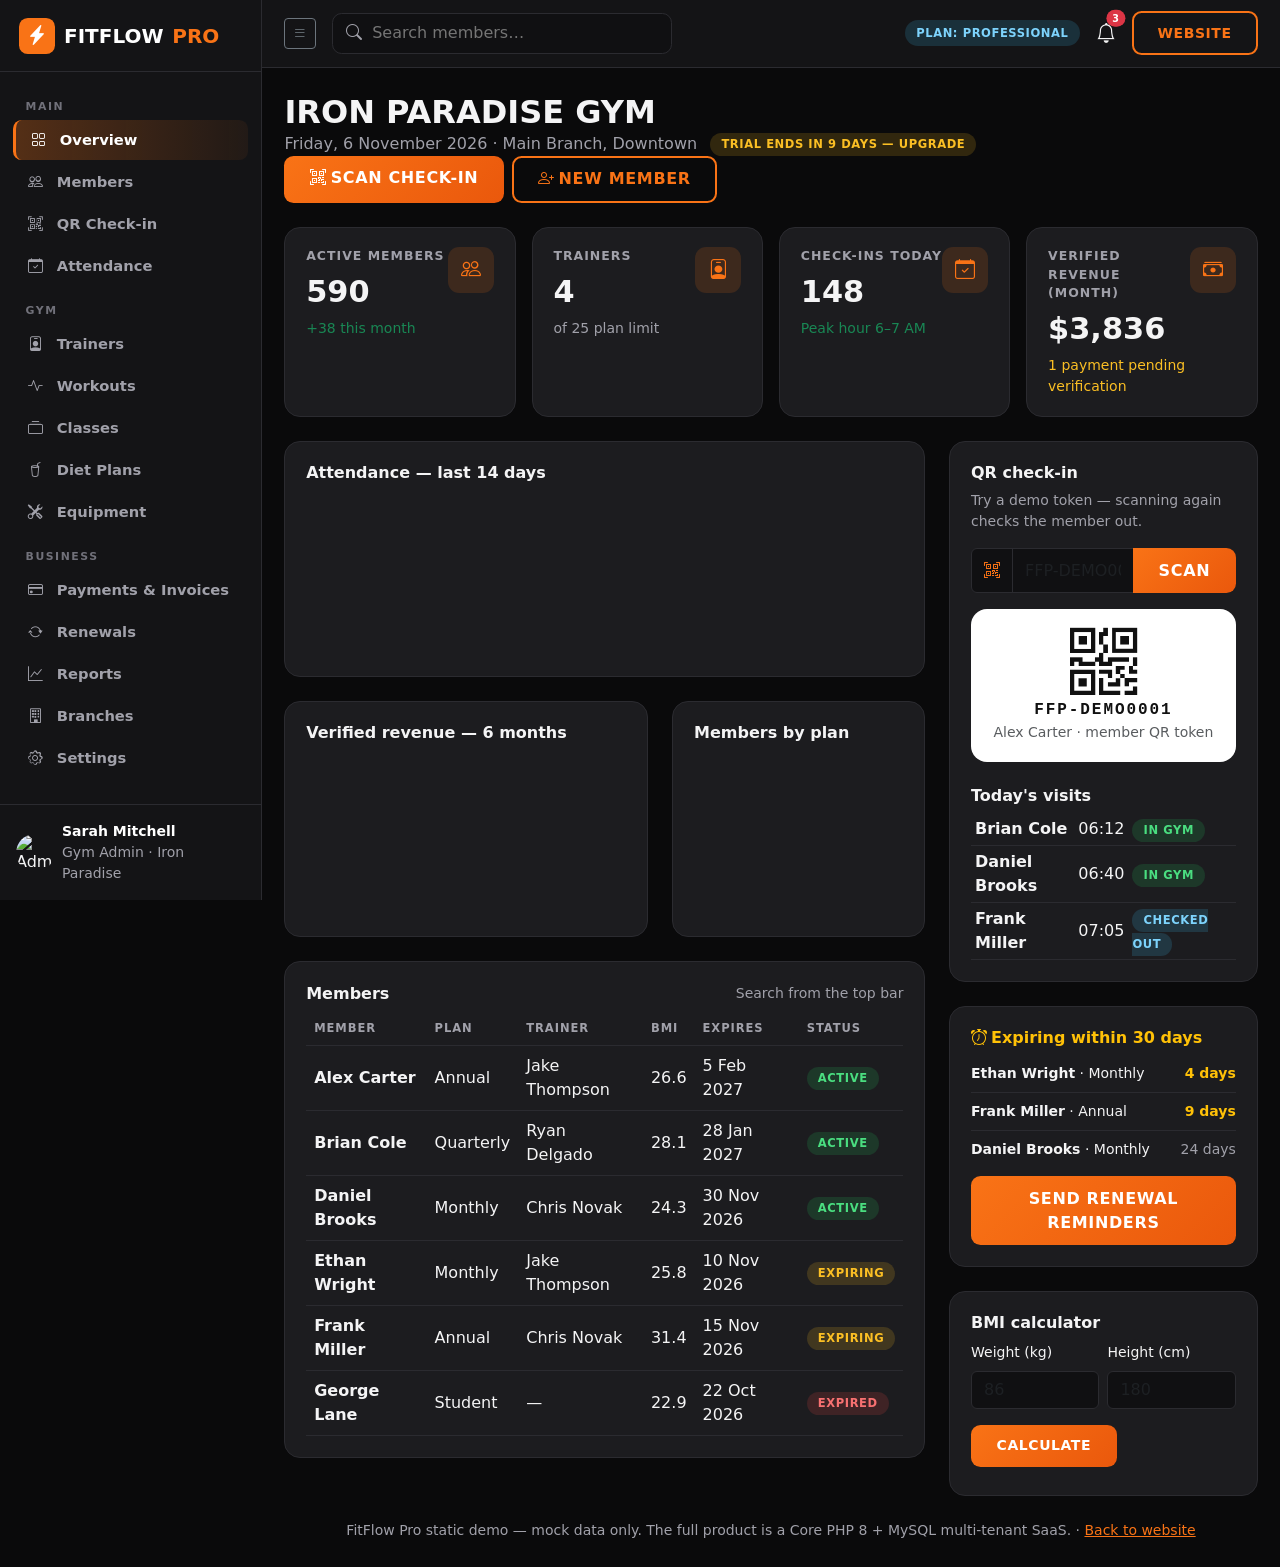
==== vercel-demo/dashboard.html @ 9df45718 "FitFlow Pro — Men's Gym Management SaaS: complete Core PHP 8 + MySQL multi-tenant platform (Super Ad" ====
<!DOCTYPE html>
<html lang="en">
<head>
<meta charset="UTF-8">
<meta name="viewport" content="width=device-width, initial-scale=1">
<title>Gym Dashboard — FitFlow Pro (Static Demo)</title>
<link href="https://cdn.jsdelivr.net/npm/bootstrap@5.3.3/dist/css/bootstrap.min.css" rel="stylesheet">
<link href="https://cdn.jsdelivr.net/npm/bootstrap-icons@1.11.3/font/bootstrap-icons.min.css" rel="stylesheet">
<link href="assets/css/demo.css" rel="stylesheet">
</head>
<body>
<div class="dash">
  <div class="sidebar-backdrop" id="sidebarBackdrop"></div>

  <aside class="sidebar" id="appSidebar">
    <div class="brand d-flex align-items-center justify-content-between">
      <a class="brand-mark" href="index.html"><span class="bm-icon"><i class="bi bi-lightning-charge-fill"></i></span>FitFlow<span class="text-orange">Pro</span></a>
    </div>
    <nav>
      <div class="nav-head">Main</div>
      <a href="#" class="active"><i class="bi bi-grid"></i>Overview</a>
      <a href="#members"><i class="bi bi-people"></i>Members</a>
      <a href="#checkin"><i class="bi bi-qr-code-scan"></i>QR Check-in</a>
      <a href="#"><i class="bi bi-calendar-check"></i>Attendance</a>
      <div class="nav-head">Gym</div>
      <a href="#"><i class="bi bi-person-badge"></i>Trainers</a>
      <a href="#"><i class="bi bi-activity"></i>Workouts</a>
      <a href="#"><i class="bi bi-collection"></i>Classes</a>
      <a href="#"><i class="bi bi-cup-straw"></i>Diet Plans</a>
      <a href="#"><i class="bi bi-tools"></i>Equipment</a>
      <div class="nav-head">Business</div>
      <a href="#"><i class="bi bi-credit-card"></i>Payments &amp; Invoices</a>
      <a href="#"><i class="bi bi-arrow-repeat"></i>Renewals</a>
      <a href="#"><i class="bi bi-graph-up"></i>Reports</a>
      <a href="#"><i class="bi bi-building"></i>Branches</a>
      <a href="#"><i class="bi bi-gear"></i>Settings</a>
    </nav>
    <div class="p-3 mt-auto border-top" style="border-color:var(--ff-border)!important">
      <div class="d-flex align-items-center gap-2">
        <img src="https://randomuser.me/api/portraits/men/22.jpg" alt="Admin" class="rounded-circle" width="38" height="38">
        <div class="small"><div class="fw-bold text-white">Sarah Mitchell</div><div style="color:var(--ff-muted)">Gym Admin · Iron Paradise</div></div>
      </div>
    </div>
  </aside>

  <div class="main">
    <div class="topbar">
      <button class="btn btn-sm btn-outline-secondary" id="sidebarToggle" aria-label="Toggle sidebar"><i class="bi bi-list"></i></button>
      <div class="search-box d-none d-md-flex"><i class="bi bi-search"></i><input type="text" id="memberSearch" placeholder="Search members…"></div>
      <div class="ms-auto d-flex align-items-center gap-3">
        <span class="status-pill st-info d-none d-lg-inline">Plan: Professional</span>
        <span class="position-relative fs-5"><i class="bi bi-bell"></i><span class="position-absolute top-0 start-100 translate-middle badge rounded-pill bg-danger" style="font-size:.6rem">3</span></span>
        <a href="index.html" class="btn btn-ff-outline btn-sm">Website</a>
      </div>
    </div>

    <div class="content">
      <div class="d-flex flex-wrap justify-content-between align-items-center mb-4">
        <div>
          <h2 class="mb-0" style="font-weight:900">IRON PARADISE GYM</h2>
          <div style="color:var(--ff-muted)">Friday, 6 November 2026 · Main Branch, Downtown <span class="status-pill st-trial ms-2">Trial ends in 9 days — upgrade</span></div>
        </div>
        <div class="d-flex gap-2 mt-2 mt-md-0">
          <a href="#checkin" class="btn btn-ff"><i class="bi bi-qr-code-scan me-1"></i>Scan check-in</a>
          <a href="#members" class="btn btn-ff-outline"><i class="bi bi-person-plus me-1"></i>New member</a>
        </div>
      </div>

      <!-- KPIs -->
      <div class="row g-3 mb-4">
        <div class="col-6 col-xl-3"><div class="kpi"><span class="k-icon"><i class="bi bi-people"></i></span><div class="k-label">Active members</div><div class="k-value">590</div><div class="small text-success">+38 this month</div></div></div>
        <div class="col-6 col-xl-3"><div class="kpi"><span class="k-icon"><i class="bi bi-person-badge"></i></span><div class="k-label">Trainers</div><div class="k-value">4</div><div class="small" style="color:var(--ff-muted)">of 25 plan limit</div></div></div>
        <div class="col-6 col-xl-3"><div class="kpi"><span class="k-icon"><i class="bi bi-calendar-check"></i></span><div class="k-label">Check-ins today</div><div class="k-value">148</div><div class="small text-success">Peak hour 6–7 AM</div></div></div>
        <div class="col-6 col-xl-3"><div class="kpi"><span class="k-icon"><i class="bi bi-cash-stack"></i></span><div class="k-label">Verified revenue (month)</div><div class="k-value">$3,836</div><div class="small" style="color:var(--ff-amber)">1 payment pending verification</div></div></div>
      </div>

      <div class="row g-4">
        <!-- Charts -->
        <div class="col-xl-8">
          <div class="panel mb-4"><h6 class="fw-bold mb-3">Attendance — last 14 days</h6><canvas id="attChart" class="chart"></canvas></div>
          <div class="row g-4">
            <div class="col-md-7"><div class="panel"><h6 class="fw-bold mb-3">Verified revenue — 6 months</h6><canvas id="revChart" class="chart"></canvas></div></div>
            <div class="col-md-5"><div class="panel"><h6 class="fw-bold mb-3">Members by plan</h6><canvas id="planChart" class="chart"></canvas></div></div>
          </div>

          <!-- Members -->
          <div class="panel mt-4" id="members">
            <div class="d-flex justify-content-between align-items-center mb-2"><h6 class="fw-bold mb-0">Members</h6><span class="small" style="color:var(--ff-muted)">Search from the top bar</span></div>
            <div class="table-responsive"><table class="table table-hover align-middle mb-0" id="membersTable">
              <thead><tr><th>Member</th><th>Plan</th><th>Trainer</th><th>BMI</th><th>Expires</th><th>Status</th></tr></thead>
              <tbody>
                <tr><td class="fw-bold">Alex Carter</td><td>Annual</td><td>Jake Thompson</td><td>26.6</td><td>5 Feb 2027</td><td><span class="status-pill st-active">Active</span></td></tr>
                <tr><td class="fw-bold">Brian Cole</td><td>Quarterly</td><td>Ryan Delgado</td><td>28.1</td><td>28 Jan 2027</td><td><span class="status-pill st-active">Active</span></td></tr>
                <tr><td class="fw-bold">Daniel Brooks</td><td>Monthly</td><td>Chris Novak</td><td>24.3</td><td>30 Nov 2026</td><td><span class="status-pill st-active">Active</span></td></tr>
                <tr><td class="fw-bold">Ethan Wright</td><td>Monthly</td><td>Jake Thompson</td><td>25.8</td><td>10 Nov 2026</td><td><span class="status-pill st-pending">Expiring</span></td></tr>
                <tr><td class="fw-bold">Frank Miller</td><td>Annual</td><td>Chris Novak</td><td>31.4</td><td>15 Nov 2026</td><td><span class="status-pill st-pending">Expiring</span></td></tr>
                <tr><td class="fw-bold">George Lane</td><td>Student</td><td>—</td><td>22.9</td><td>22 Oct 2026</td><td><span class="status-pill st-expired">Expired</span></td></tr>
              </tbody>
            </table></div>
          </div>
        </div>

        <div class="col-xl-4">
          <!-- QR check-in -->
          <div class="panel mb-4" id="checkin">
            <h6 class="fw-bold">QR check-in</h6>
            <p class="small" style="color:var(--ff-muted)">Try a demo token — scanning again checks the member out.</p>
            <form id="qrForm">
              <div class="input-group">
                <span class="input-group-text" style="background:#101012;border-color:var(--ff-border);color:var(--ff-orange)"><i class="bi bi-qr-code-scan"></i></span>
                <input class="form-control" id="qrToken" placeholder="FFP-DEMO0001" autocomplete="off">
                <button class="btn btn-ff" type="submit">Scan</button>
              </div>
            </form>
            <div id="qrResult" class="alert mt-3 mb-0" style="display:none"></div>
            <div class="qr-box mt-3">
              <div style="font-size:4.2rem;line-height:1;color:#111"><i class="bi bi-qr-code"></i></div>
              <div class="qr-token">FFP-DEMO0001</div>
              <div class="small text-muted">Alex Carter · member QR token</div>
            </div>
            <h6 class="fw-bold mt-4">Today's visits</h6>
            <div class="table-responsive"><table class="table table-sm align-middle mb-0"><tbody id="visitLog">
              <tr><td class="fw-bold">Brian Cole</td><td>06:12</td><td><span class="status-pill st-active">In gym</span></td></tr>
              <tr><td class="fw-bold">Daniel Brooks</td><td>06:40</td><td><span class="status-pill st-active">In gym</span></td></tr>
              <tr><td class="fw-bold">Frank Miller</td><td>07:05</td><td><span class="status-pill st-info">Checked out</span></td></tr>
            </tbody></table></div>
          </div>

          <!-- Expiring -->
          <div class="panel mb-4">
            <h6 class="fw-bold text-warning"><i class="bi bi-alarm me-1"></i>Expiring within 30 days</h6>
            <ul class="list-unstyled mb-0 small">
              <li class="d-flex justify-content-between py-2 border-bottom" style="border-color:var(--ff-border)!important"><span><strong>Ethan Wright</strong> · Monthly</span><span class="text-warning fw-bold">4 days</span></li>
              <li class="d-flex justify-content-between py-2 border-bottom" style="border-color:var(--ff-border)!important"><span><strong>Frank Miller</strong> · Annual</span><span class="text-warning fw-bold">9 days</span></li>
              <li class="d-flex justify-content-between py-2"><span><strong>Daniel Brooks</strong> · Monthly</span><span style="color:var(--ff-muted)">24 days</span></li>
            </ul>
            <a href="#" class="btn btn-ff w-100 mt-2">Send renewal reminders</a>
          </div>

          <!-- BMI mini -->
          <div class="panel">
            <h6 class="fw-bold">BMI calculator</h6>
            <div class="row g-2">
              <div class="col-6"><label class="form-label small">Weight (kg)</label><input type="number" id="dBmiWeight" class="form-control" placeholder="86"></div>
              <div class="col-6"><label class="form-label small">Height (cm)</label><input type="number" id="dBmiHeight" class="form-control" placeholder="180"></div>
            </div>
            <button type="button" class="btn btn-ff btn-sm mt-3" onclick="ffCalculateBMI('dBmiWeight','dBmiHeight','dBmiResult')">Calculate</button>
            <div id="dBmiResult" class="mt-2 small"></div>
          </div>
        </div>
      </div>

      <div class="text-center small mt-4" style="color:var(--ff-muted)">FitFlow Pro static demo — mock data only. The full product is a Core PHP 8 + MySQL multi-tenant SaaS. · <a href="index.html">Back to website</a></div>
    </div>
  </div>
</div>

<script src="https://cdn.jsdelivr.net/npm/bootstrap@5.3.3/dist/js/bootstrap.bundle.min.js"></script>
<script src="https://cdn.jsdelivr.net/npm/chart.js@4.4.3/dist/chart.umd.min.js"></script>
<script src="assets/js/demo.js"></script>
</body>
</html>
---- vercel-demo/assets/css/demo.css ----
/* FitFlow Pro — Vercel static demo stylesheet
   Brand: black #0a0a0b · charcoal #141416/#1c1c1f · orange #f97316 · white */
:root{
  --ff-black:#0a0a0b; --ff-charcoal:#141416; --ff-panel:#1c1c1f; --ff-panel2:#232327;
  --ff-orange:#f97316; --ff-orange-dark:#ea580c; --ff-amber:#fbbf24;
  --ff-text:#f4f4f5; --ff-muted:#a1a1aa; --ff-border:#2b2b30;
}
html{scroll-behavior:smooth}
body{background:var(--ff-black); color:var(--ff-text); font-family:'Inter',system-ui,-apple-system,'Segoe UI',Roboto,sans-serif; overflow-x:hidden}
a{color:var(--ff-orange)} a:hover{color:var(--ff-orange-dark)}
.text-orange{color:var(--ff-orange)!important}
.btn-ff{background:linear-gradient(135deg,var(--ff-orange),var(--ff-orange-dark)); color:#fff; border:0; font-weight:700; padding:.65rem 1.6rem; border-radius:.6rem; text-transform:uppercase; letter-spacing:.04em}
.btn-ff:hover{background:linear-gradient(135deg,var(--ff-orange-dark),#c2410c); color:#fff; transform:translateY(-1px)}
.btn-ff-outline{border:2px solid var(--ff-orange); color:var(--ff-orange); font-weight:700; padding:.6rem 1.5rem; border-radius:.6rem; text-transform:uppercase; letter-spacing:.04em; background:transparent}
.btn-ff-outline:hover{background:var(--ff-orange); color:#fff}
.section-pad{padding:5.5rem 0}
.section-tag{display:inline-block; background:rgba(249,115,22,.14); color:var(--ff-orange); font-weight:700; letter-spacing:.14em; text-transform:uppercase; font-size:.72rem; padding:.35rem .9rem; border-radius:2rem; margin-bottom:1rem}
.display-title{font-weight:900; text-transform:uppercase; line-height:1.02}
.display-title .accent{color:var(--ff-orange)}
.ff-nav{background:rgba(10,10,11,.94); backdrop-filter:blur(10px); border-bottom:1px solid var(--ff-border)}
.ff-nav .nav-link{color:var(--ff-text)!important; font-weight:600; font-size:.92rem; margin:0 .3rem}
.ff-nav .nav-link:hover{color:var(--ff-orange)!important}
.brand-mark{display:inline-flex; align-items:center; gap:.55rem; font-weight:900; font-size:1.25rem; color:#fff!important; text-decoration:none; text-transform:uppercase}
.brand-mark .bm-icon{background:var(--ff-orange); color:#fff; width:36px; height:36px; border-radius:.55rem; display:inline-flex; align-items:center; justify-content:center}
.hero{background:linear-gradient(100deg,rgba(10,10,11,.95) 25%,rgba(10,10,11,.6) 55%,rgba(10,10,11,.3)),url('https://images.unsplash.com/photo-1571902943202-507ec2618e8f?w=1800&q=80&auto=format&fit=crop') center/cover no-repeat; padding:9rem 0 6.5rem; margin-top:56px}
.hero h1{font-size:clamp(2.6rem,6vw,4.6rem)}
.stat-strip{background:var(--ff-charcoal); border-top:3px solid var(--ff-orange)}
.stat-strip .num{font-size:2rem; font-weight:900}
.stat-strip .lbl{color:var(--ff-muted); text-transform:uppercase; font-size:.75rem; letter-spacing:.1em}
.ff-card{background:var(--ff-panel); border:1px solid var(--ff-border); border-radius:1rem; overflow:hidden; transition:.25s; height:100%}
.ff-card:hover{transform:translateY(-5px); border-color:var(--ff-orange); box-shadow:0 18px 40px rgba(0,0,0,.45)}
.ff-card img.card-photo{height:210px; width:100%; object-fit:cover}
.icon-wrap{width:56px;height:56px;border-radius:.8rem;background:rgba(249,115,22,.15);color:var(--ff-orange);display:flex;align-items:center;justify-content:center;font-size:1.5rem}
.price-card{background:var(--ff-panel); border:1px solid var(--ff-border); border-radius:1.1rem; padding:2rem; height:100%}
.price-card.featured{border:2px solid var(--ff-orange); background:linear-gradient(180deg,#231a12,var(--ff-panel))}
.price-card .amount{font-size:2.5rem; font-weight:900}
.badge-ff{background:var(--ff-orange); color:#fff; font-weight:700}
.trainer-card img{height:290px; width:100%; object-fit:cover}
.gallery-img{border-radius:1rem; height:250px; width:100%; object-fit:cover}
.testi{background:var(--ff-panel); border-left:4px solid var(--ff-orange); border-radius:.8rem; padding:1.6rem; height:100%}
.avatar-initials{width:48px;height:48px;border-radius:50%;background:var(--ff-orange);color:#fff;font-weight:800;display:inline-flex;align-items:center;justify-content:center;flex:none}
.panel{background:var(--ff-panel); border:1px solid var(--ff-border); border-radius:1rem; padding:1.3rem}
.accordion-item{background:var(--ff-panel); border-color:var(--ff-border)!important}
.accordion-button{background:var(--ff-panel); color:#fff; font-weight:700}
.accordion-button:not(.collapsed){background:#26221e; color:var(--ff-orange)}
.accordion-body{color:var(--ff-muted)}
.form-control,.form-select{background:#101012; border-color:var(--ff-border); color:#fff}
.form-control:focus,.form-select:focus{background:#101012; color:#fff; border-color:var(--ff-orange); box-shadow:0 0 0 .2rem rgba(249,115,22,.2)}
.progress{background:#101012; height:.55rem} .progress-bar{background:linear-gradient(90deg,var(--ff-orange),var(--ff-amber))}
footer.ff-footer{background:#060607; border-top:1px solid var(--ff-border); color:var(--ff-muted)}
footer.ff-footer a{color:var(--ff-muted); text-decoration:none} footer.ff-footer a:hover{color:var(--ff-orange)}

/* Dashboard */
.dash{display:flex; min-height:100vh}
.sidebar{width:262px; background:var(--ff-charcoal); border-right:1px solid var(--ff-border); position:fixed; inset:0 auto 0 0; z-index:1040; display:flex; flex-direction:column; transition:margin .25s}
.sidebar .brand{padding:1.1rem 1.2rem; border-bottom:1px solid var(--ff-border)}
.sidebar nav{overflow-y:auto; padding:.8rem}
.sidebar nav a{display:flex; align-items:center; gap:.7rem; color:var(--ff-muted); text-decoration:none; padding:.55rem .8rem; border-radius:.55rem; font-weight:600; font-size:.92rem; margin-bottom:.15rem}
.sidebar nav a i{width:20px; text-align:center}
.sidebar nav a:hover{color:#fff; background:var(--ff-panel2)}
.sidebar nav a.active{color:#fff; background:linear-gradient(90deg,rgba(249,115,22,.28),rgba(249,115,22,.06)); border-left:3px solid var(--ff-orange)}
.sidebar .nav-head{color:#71717a; font-size:.68rem; font-weight:800; letter-spacing:.14em; text-transform:uppercase; padding:.9rem .8rem .3rem}
.main{flex:1; margin-left:262px; min-width:0; display:flex; flex-direction:column}
.topbar{background:var(--ff-charcoal); border-bottom:1px solid var(--ff-border); padding:.7rem 1.4rem; display:flex; align-items:center; gap:1rem; position:sticky; top:0; z-index:1030}
.topbar .search-box{background:#101012; border:1px solid var(--ff-border); border-radius:.6rem; padding:.42rem .8rem; color:var(--ff-muted); flex:0 1 340px; display:flex; gap:.5rem; align-items:center}
.topbar .search-box input{background:transparent; border:0; outline:0; color:#fff; width:100%}
.content{padding:1.6rem 1.4rem; flex:1}
.kpi{background:var(--ff-panel); border:1px solid var(--ff-border); border-radius:1rem; padding:1.2rem 1.3rem; height:100%}
.kpi .k-label{color:var(--ff-muted); font-size:.78rem; font-weight:700; text-transform:uppercase; letter-spacing:.08em}
.kpi .k-value{font-size:1.9rem; font-weight:900; margin:.2rem 0}
.kpi .k-icon{float:right; width:46px; height:46px; border-radius:.7rem; background:rgba(249,115,22,.15); color:var(--ff-orange); display:flex; align-items:center; justify-content:center; font-size:1.25rem}
.table{color:var(--ff-text)} .table>:not(caption)>*>*{background:transparent; color:var(--ff-text); border-color:var(--ff-border)}
.table thead th{color:var(--ff-muted); text-transform:uppercase; font-size:.72rem; letter-spacing:.08em}
.status-pill{font-size:.72rem; font-weight:800; padding:.28rem .7rem; border-radius:2rem; text-transform:uppercase; letter-spacing:.05em}
.st-active,.st-verified,.st-paid{background:rgba(34,197,94,.16); color:#4ade80}
.st-pending,.st-trial{background:rgba(251,191,36,.16); color:var(--ff-amber)}
.st-expired,.st-suspended{background:rgba(239,68,68,.16); color:#f87171}
.st-info{background:rgba(56,189,248,.16); color:#7dd3fc}
.qr-box{background:#fff; color:#111; border-radius:1rem; padding:1.2rem; text-align:center}
.qr-token{font-family:ui-monospace,Menlo,monospace; font-weight:800; letter-spacing:.12em}
.sidebar-backdrop{display:none}
canvas.chart{max-height:300px}
@media (max-width:991.98px){
  .sidebar{margin-left:-262px} .sidebar.open{margin-left:0; box-shadow:0 0 60px rgba(0,0,0,.6)}
  .main{margin-left:0}
  .sidebar-backdrop.show{display:block; position:fixed; inset:0; background:rgba(0,0,0,.55); z-index:1035}
  .hero{padding:5.5rem 0 4rem}
  .section-pad{padding:3.5rem 0}
}
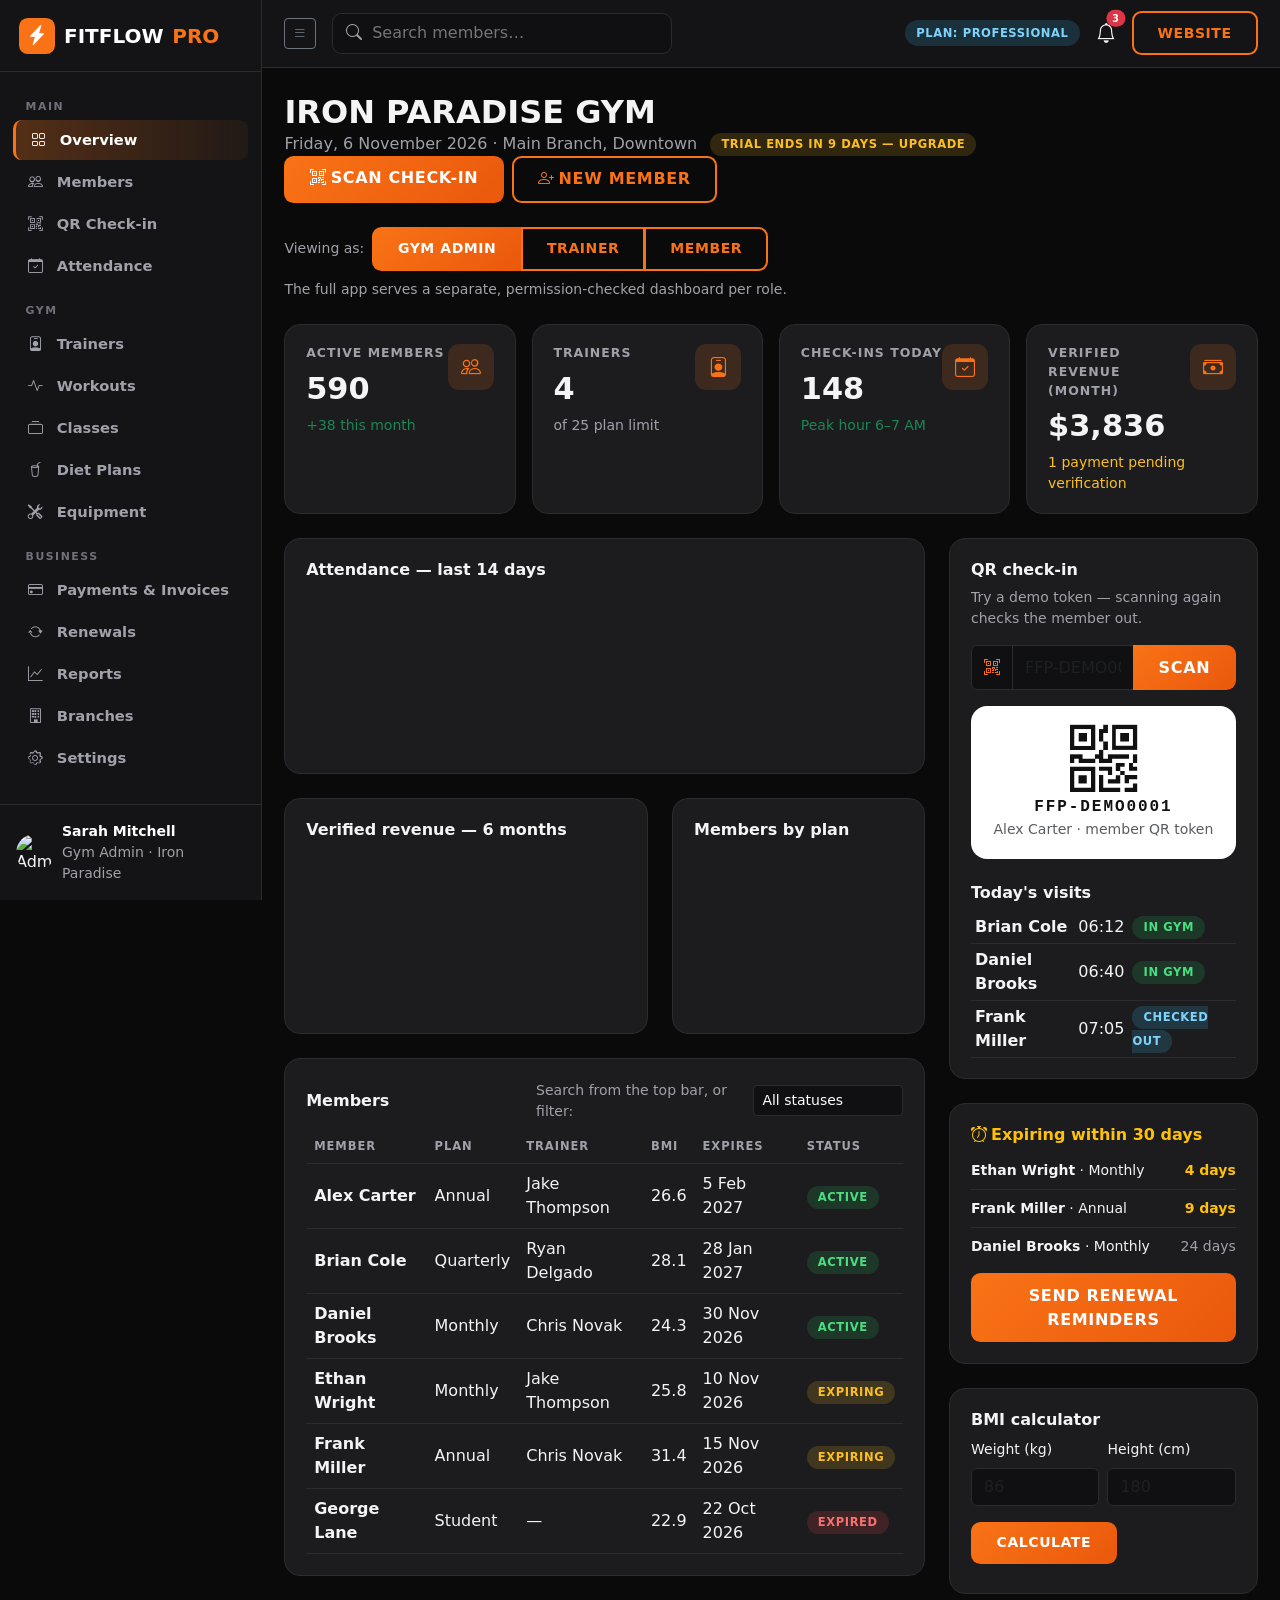
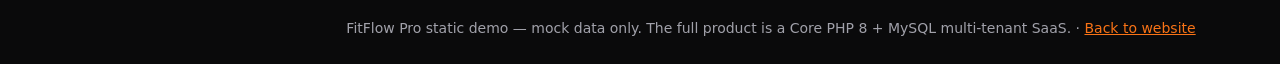
==== commit 3ed36e50: "Upgrade: separate dashboards (super-admin/admin/trainer/member), AJAX + Chart.js API layer (11 endpo" ====
--- a/vercel-demo/dashboard.html
+++ b/vercel-demo/dashboard.html
@@ -38,7 +38,7 @@
     <div class="p-3 mt-auto border-top" style="border-color:var(--ff-border)!important">
       <div class="d-flex align-items-center gap-2">
         <img src="https://randomuser.me/api/portraits/men/22.jpg" alt="Admin" class="rounded-circle" width="38" height="38">
-        <div class="small"><div class="fw-bold text-white">Sarah Mitchell</div><div style="color:var(--ff-muted)">Gym Admin · Iron Paradise</div></div>
+        <div class="small"><div class="fw-bold text-white" id="sideUserName">Sarah Mitchell</div><div style="color:var(--ff-muted)" id="sideUserRole">Gym Admin · Iron Paradise</div></div>
       </div>
     </div>
   </aside>
@@ -66,15 +66,26 @@
         </div>
       </div>
 
+      <!-- Role view switcher (demo of the three role dashboards) -->
+      <div class="d-flex flex-wrap align-items-center gap-2 mb-4">
+        <span class="small" style="color:var(--ff-muted)">Viewing as:</span>
+        <div class="btn-group" role="group" aria-label="Role dashboards">
+          <button type="button" class="btn btn-ff btn-sm" data-role-view="admin">Gym Admin</button>
+          <button type="button" class="btn btn-ff-outline btn-sm" data-role-view="trainer">Trainer</button>
+          <button type="button" class="btn btn-ff-outline btn-sm" data-role-view="member">Member</button>
+        </div>
+        <span class="small" style="color:var(--ff-muted)">The full app serves a separate, permission-checked dashboard per role.</span>
+      </div>
+
       <!-- KPIs -->
-      <div class="row g-3 mb-4">
+      <div class="row g-3 mb-4" id="adminKpis">
         <div class="col-6 col-xl-3"><div class="kpi"><span class="k-icon"><i class="bi bi-people"></i></span><div class="k-label">Active members</div><div class="k-value">590</div><div class="small text-success">+38 this month</div></div></div>
         <div class="col-6 col-xl-3"><div class="kpi"><span class="k-icon"><i class="bi bi-person-badge"></i></span><div class="k-label">Trainers</div><div class="k-value">4</div><div class="small" style="color:var(--ff-muted)">of 25 plan limit</div></div></div>
         <div class="col-6 col-xl-3"><div class="kpi"><span class="k-icon"><i class="bi bi-calendar-check"></i></span><div class="k-label">Check-ins today</div><div class="k-value">148</div><div class="small text-success">Peak hour 6–7 AM</div></div></div>
         <div class="col-6 col-xl-3"><div class="kpi"><span class="k-icon"><i class="bi bi-cash-stack"></i></span><div class="k-label">Verified revenue (month)</div><div class="k-value">$3,836</div><div class="small" style="color:var(--ff-amber)">1 payment pending verification</div></div></div>
       </div>
 
-      <div class="row g-4">
+      <div class="row g-4" id="adminMain">
         <!-- Charts -->
         <div class="col-xl-8">
           <div class="panel mb-4"><h6 class="fw-bold mb-3">Attendance — last 14 days</h6><canvas id="attChart" class="chart"></canvas></div>
@@ -85,7 +96,11 @@
 
           <!-- Members -->
           <div class="panel mt-4" id="members">
-            <div class="d-flex justify-content-between align-items-center mb-2"><h6 class="fw-bold mb-0">Members</h6><span class="small" style="color:var(--ff-muted)">Search from the top bar</span></div>
+            <div class="d-flex flex-wrap justify-content-between align-items-center gap-2 mb-2"><h6 class="fw-bold mb-0">Members</h6>
+              <span class="d-flex align-items-center gap-2"><span class="small" style="color:var(--ff-muted)">Search from the top bar, or filter:</span>
+              <select id="memberStatusFilter" class="form-select form-select-sm" style="max-width:150px">
+                <option value="">All statuses</option><option value="Active">Active</option><option value="Expiring">Expiring</option><option value="Expired">Expired</option>
+              </select></span></div>
             <div class="table-responsive"><table class="table table-hover align-middle mb-0" id="membersTable">
               <thead><tr><th>Member</th><th>Plan</th><th>Trainer</th><th>BMI</th><th>Expires</th><th>Status</th></tr></thead>
               <tbody>
@@ -134,7 +149,7 @@
               <li class="d-flex justify-content-between py-2 border-bottom" style="border-color:var(--ff-border)!important"><span><strong>Frank Miller</strong> · Annual</span><span class="text-warning fw-bold">9 days</span></li>
               <li class="d-flex justify-content-between py-2"><span><strong>Daniel Brooks</strong> · Monthly</span><span style="color:var(--ff-muted)">24 days</span></li>
             </ul>
-            <a href="#" class="btn btn-ff w-100 mt-2">Send renewal reminders</a>
+            <button type="button" class="btn btn-ff w-100 mt-2" id="remindBtn">Send renewal reminders</button>
           </div>
 
           <!-- BMI mini -->
@@ -150,6 +165,102 @@
         </div>
       </div>
 
+      <!-- Trainer view (role dashboard demo) -->
+      <div id="viewTrainer" style="display:none">
+        <div class="row g-3 mb-4">
+          <div class="col-6 col-xl-3"><div class="kpi"><span class="k-icon"><i class="bi bi-people"></i></span><div class="k-label">Assigned members</div><div class="k-value">86</div><div class="small" style="color:var(--ff-muted)">Jake Thompson · Strength</div></div></div>
+          <div class="col-6 col-xl-3"><div class="kpi"><span class="k-icon"><i class="bi bi-calendar-check"></i></span><div class="k-label">Members in today</div><div class="k-value">23</div><div class="small text-success">of 86 assigned</div></div></div>
+          <div class="col-6 col-xl-3"><div class="kpi"><span class="k-icon"><i class="bi bi-collection"></i></span><div class="k-label">Classes this week</div><div class="k-value">6</div><div class="small" style="color:var(--ff-muted)">2 today</div></div></div>
+          <div class="col-6 col-xl-3"><div class="kpi"><span class="k-icon"><i class="bi bi-stopwatch"></i></span><div class="k-label">My shift</div><div class="k-value fs-5 pt-2"><span class="status-pill st-active">On shift since 05:45</span></div><div class="small" style="color:var(--ff-muted)">Trainer attendance is tracked too</div></div></div>
+        </div>
+        <div class="row g-4">
+          <div class="col-xl-8">
+            <div class="panel mb-4"><h6 class="fw-bold mb-3">Trainer performance — assigned members &amp; member check-ins (30d)</h6><canvas id="trainerChart" class="chart"></canvas></div>
+            <div class="panel">
+              <h6 class="fw-bold mb-2">My members (excerpt)</h6>
+              <div class="table-responsive"><table class="table table-hover align-middle mb-0">
+                <thead><tr><th>Member</th><th>Plan</th><th>BMI</th><th>Visits (30d)</th><th>Goal progress</th></tr></thead>
+                <tbody>
+                  <tr><td class="fw-bold">Alex Carter</td><td>Annual</td><td>26.6</td><td>18</td><td><div class="progress" style="height:7px;background:#26262b"><div class="progress-bar" style="width:62%;background:var(--ff-orange)"></div></div><small style="color:var(--ff-muted)">Bench 100 kg — 62%</small></td></tr>
+                  <tr><td class="fw-bold">Daniel Brooks</td><td>Monthly</td><td>24.3</td><td>14</td><td><div class="progress" style="height:7px;background:#26262b"><div class="progress-bar" style="width:40%;background:var(--ff-orange)"></div></div><small style="color:var(--ff-muted)">Cut to 88 kg — 40%</small></td></tr>
+                  <tr><td class="fw-bold">Henry Ford</td><td>Quarterly</td><td>26.4</td><td>11</td><td><div class="progress" style="height:7px;background:#26262b"><div class="progress-bar" style="width:75%;background:var(--ff-orange)"></div></div><small style="color:var(--ff-muted)">Deadlift 180 kg — 75%</small></td></tr>
+                </tbody></table></div>
+              <p class="small mt-2 mb-0" style="color:var(--ff-muted)">Trainers only ever see their own assigned members — enforced server-side in the full app.</p>
+            </div>
+          </div>
+          <div class="col-xl-4">
+            <div class="panel mb-4">
+              <h6 class="fw-bold">Today's sessions</h6>
+              <div class="d-flex justify-content-between py-2 border-bottom" style="border-color:var(--ff-border)"><span><strong>Power Hour</strong> · Strength</span><span>06:00 · 18/20</span></div>
+              <div class="d-flex justify-content-between py-2 border-bottom" style="border-color:var(--ff-border)"><span><strong>Iron Strength</strong> · Barbell</span><span>17:30 · 14/16</span></div>
+              <div class="d-flex justify-content-between py-2"><span><strong>PT — Alex Carter</strong></span><span>19:00 · 1:1</span></div>
+            </div>
+            <div class="panel">
+              <h6 class="fw-bold text-warning"><i class="bi bi-alarm me-1"></i>My members expiring ≤14d</h6>
+              <ul class="list-unstyled mb-0 small">
+                <li class="d-flex justify-content-between py-2 border-bottom" style="border-color:var(--ff-border)"><span><strong>Ethan Wright</strong> · Monthly</span><span class="text-warning fw-bold">4 days</span></li>
+                <li class="d-flex justify-content-between py-2"><span><strong>Frank Miller</strong> · Annual</span><span class="text-warning fw-bold">9 days</span></li>
+              </ul>
+            </div>
+          </div>
+        </div>
+      </div>
+
+      <!-- Member view (role dashboard demo) -->
+      <div id="viewMember" style="display:none">
+        <div class="row g-3 mb-4">
+          <div class="col-6 col-xl-3"><div class="kpi"><span class="k-icon"><i class="bi bi-fire"></i></span><div class="k-label">Visits (30 days)</div><div class="k-value">18</div><div class="small" style="color:var(--ff-muted)">64 all time</div></div></div>
+          <div class="col-6 col-xl-3"><div class="kpi"><span class="k-icon"><i class="bi bi-card-checklist"></i></span><div class="k-label">Annual plan — days left</div><div class="k-value">91</div><div class="small" style="color:var(--ff-muted)">Renews 5 Feb 2027</div></div></div>
+          <div class="col-6 col-xl-3"><div class="kpi"><span class="k-icon"><i class="bi bi-speedometer2"></i></span><div class="k-label">BMI</div><div class="k-value">26.5</div><div class="small" style="color:var(--ff-muted)">Overweight → target 24.9</div></div></div>
+          <div class="col-6 col-xl-3"><div class="kpi"><span class="k-icon"><i class="bi bi-trophy"></i></span><div class="k-label">Deadlift best</div><div class="k-value">140<span class="fs-6"> kg</span></div><div class="small text-success">New PR this week</div></div></div>
+        </div>
+        <div class="panel mb-4">
+          <div class="d-flex flex-wrap justify-content-between align-items-end">
+            <div><h6 class="fw-bold mb-1">Alex Carter — Annual membership</h6>
+              <div class="small" style="color:var(--ff-muted)">Member ID FFP-M0001 · QR FFP-DEMO0001 · Valid 7 Nov 2026 → 5 Feb 2027</div></div>
+            <span class="status-pill st-active">Active</span>
+          </div>
+          <div class="progress mt-3" style="height:10px;background:#26262b"><div class="progress-bar" style="width:75%;background:var(--ff-orange)"></div></div>
+          <div class="small mt-1" style="color:var(--ff-muted)">75% of the membership period remaining</div>
+        </div>
+        <div class="row g-4">
+          <div class="col-xl-8">
+            <div class="panel mb-4"><h6 class="fw-bold mb-3">Weight progress</h6><canvas id="memberWeightChart" class="chart"></canvas></div>
+            <div class="panel">
+              <h6 class="fw-bold mb-2">Today's workout — Push Day</h6>
+              <div class="table-responsive"><table class="table table-sm align-middle mb-0">
+                <thead><tr><th>Exercise</th><th>Sets</th><th>Reps</th><th>Weight</th></tr></thead>
+                <tbody>
+                  <tr><td class="fw-bold">Bench Press</td><td>4</td><td>10</td><td>80 kg</td></tr>
+                  <tr><td class="fw-bold">Overhead Press</td><td>4</td><td>10</td><td>50 kg</td></tr>
+                  <tr><td class="fw-bold">Incline DB Press</td><td>3</td><td>12</td><td>30 kg</td></tr>
+                  <tr><td class="fw-bold">Triceps Pushdown</td><td>3</td><td>15</td><td>35 kg</td></tr>
+                </tbody></table></div>
+            </div>
+          </div>
+          <div class="col-xl-4">
+            <div class="panel mb-4">
+              <h6 class="fw-bold">My trainer</h6>
+              <div class="fw-bold">Jake Thompson</div>
+              <div class="small" style="color:var(--ff-muted)">Strength &amp; Conditioning</div>
+              <div class="small mt-1"><i class="bi bi-award me-1" style="color:var(--ff-orange)"></i>NASM-CPT, USA Powerlifting Coach</div>
+            </div>
+            <div class="panel mb-4">
+              <h6 class="fw-bold">Diet today — Muscle Gain · 2,850 kcal</h6>
+              <div class="py-1 border-bottom" style="border-color:var(--ff-border)"><strong>Breakfast</strong> <small style="color:var(--ff-muted)">07:30</small><br><span class="small">Oats, whey, banana, peanut butter</span></div>
+              <div class="py-1 border-bottom" style="border-color:var(--ff-border)"><strong>Lunch</strong> <small style="color:var(--ff-muted)">13:00</small><br><span class="small">Grilled chicken, rice, broccoli</span></div>
+              <div class="py-1"><strong>Dinner</strong> <small style="color:var(--ff-muted)">20:00</small><br><span class="small">Salmon, sweet potato, greens</span></div>
+            </div>
+            <div class="panel">
+              <h6 class="fw-bold">Last payments</h6>
+              <div class="d-flex justify-content-between py-2 border-bottom" style="border-color:var(--ff-border)"><span class="small">Annual membership<br><span style="color:var(--ff-muted)">7 Nov 2026</span></span><span class="text-end"><strong>$290.00</strong><br><span class="status-pill st-verified">verified</span></span></div>
+              <div class="d-flex justify-content-between py-2"><span class="small">PT package — 10 sessions<br><span style="color:var(--ff-muted)">28 Oct 2026</span></span><span class="text-end"><strong>$199.00</strong><br><span class="status-pill st-pending">pending</span></span></div>
+              <p class="small mt-2 mb-0" style="color:var(--ff-muted)">Pending payments are never shown as paid — they count only after gym verification.</p>
+            </div>
+          </div>
+        </div>
+      </div>
+
       <div class="text-center small mt-4" style="color:var(--ff-muted)">FitFlow Pro static demo — mock data only. The full product is a Core PHP 8 + MySQL multi-tenant SaaS. · <a href="index.html">Back to website</a></div>
     </div>
   </div>
